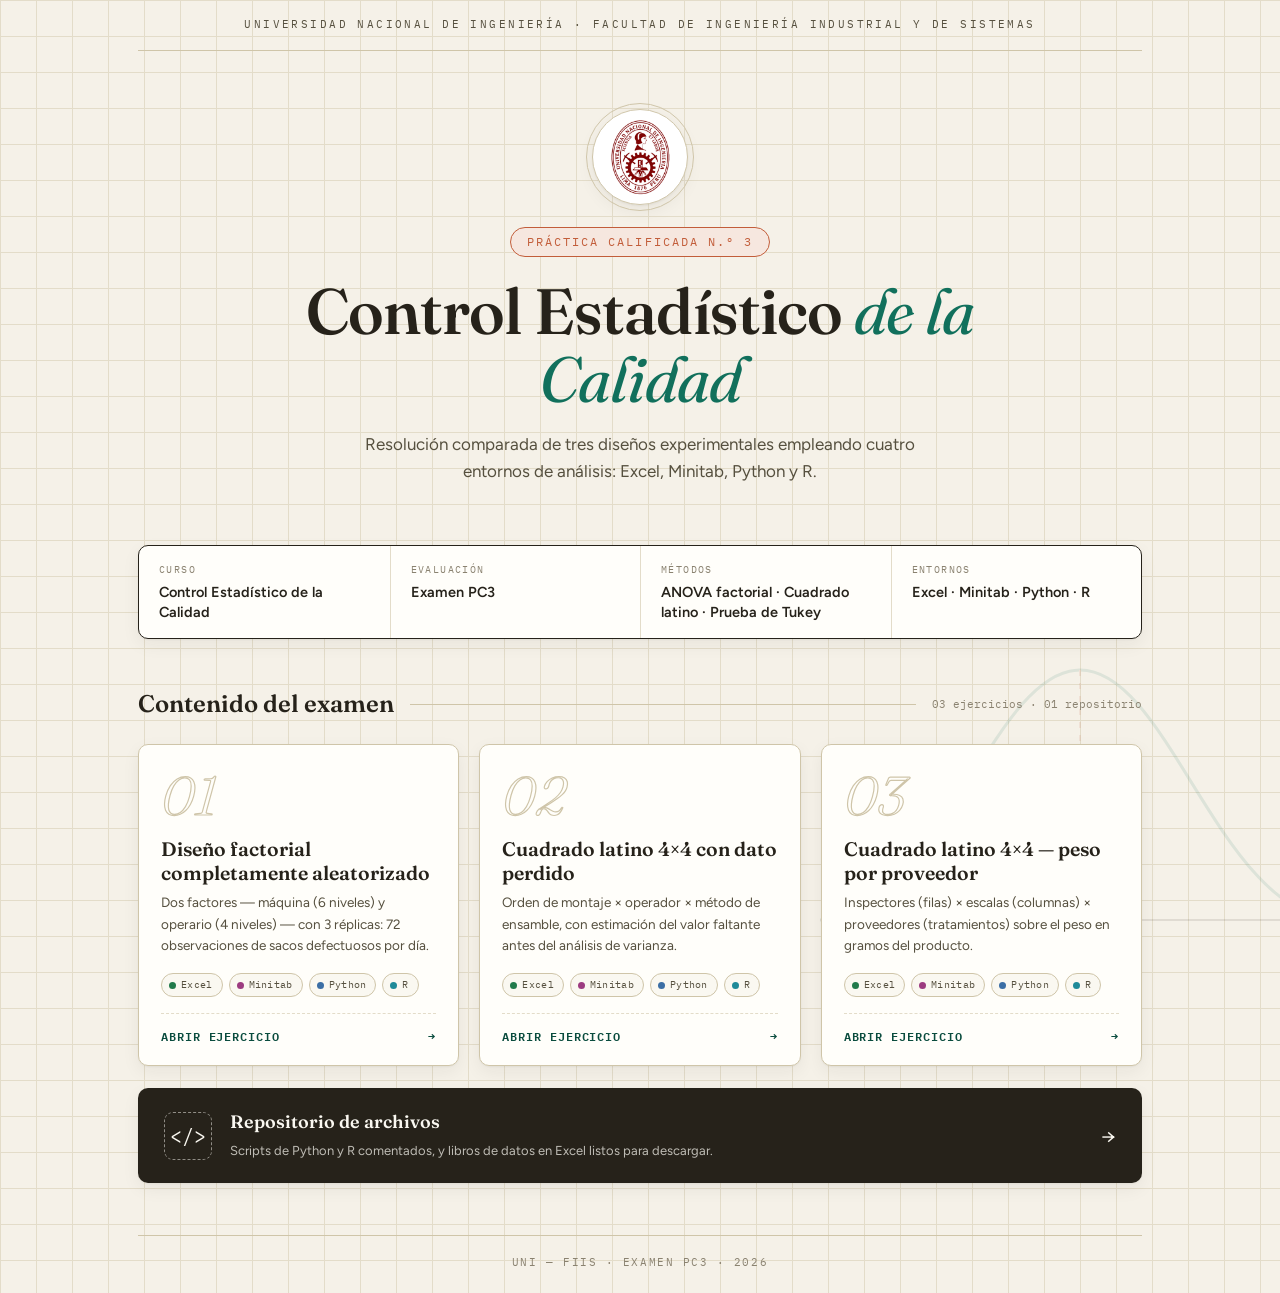
==== index.html @ a45419f1 "Sitio web del Examen PC3 - Control Estadístico de la Calidad Informe técnico editorial estático (HTM" ====
<!DOCTYPE html>
<html lang="es">
<head>
<meta charset="utf-8">
<meta name="viewport" content="width=device-width, initial-scale=1.0">
<title>Examen PC3 · Control Estadístico de la Calidad</title>
<meta name="description" content="Resolución comparada del examen PC3 de Control Estadístico de la Calidad en Excel, Minitab, Python y R.">
<link rel="preconnect" href="https://fonts.googleapis.com">
<link rel="preconnect" href="https://fonts.gstatic.com" crossorigin>
<link href="https://fonts.googleapis.com/css2?family=Fraunces:ital,opsz,wght@0,9..144,300..700;1,9..144,300..700&family=Figtree:wght@400;500;600;700&family=IBM+Plex+Mono:wght@400;500;600&display=swap" rel="stylesheet">
<link rel="stylesheet" href="assets/css/estilos.css">
</head>
<body>

<!-- curva normal decorativa -->
<svg class="gauss-fondo" viewBox="0 0 520 300" xmlns="http://www.w3.org/2000/svg" aria-hidden="true">
    <path d="M0,290 C120,288 170,40 260,40 C350,40 400,288 520,290"
          fill="none" stroke="#11705c" stroke-width="3"/>
    <line x1="260" y1="40" x2="260" y2="290" stroke="#c25d3a" stroke-width="2" stroke-dasharray="6 7"/>
    <line x1="0" y1="290" x2="520" y2="290" stroke="#26221a" stroke-width="2"/>
</svg>

<div class="portada">

    <p class="portada-franja">Universidad Nacional de Ingeniería · Facultad de Ingeniería Industrial y de Sistemas</p>

    <header class="portada-hero">
        <div class="sello aparece">
            <img src="assets/img/marca/uni.png" alt="Escudo de la Universidad Nacional de Ingeniería">
        </div>
        <span class="portada-etiqueta aparece">Práctica Calificada N.º 3</span>
        <h1 class="aparece">Control Estadístico <em>de la Calidad</em></h1>
        <p class="bajada aparece">
            Resolución comparada de tres diseños experimentales empleando
            cuatro entornos de análisis: Excel, Minitab, Python y R.
        </p>
    </header>

    <dl class="colofon aparece">
        <div>
            <dt>Curso</dt>
            <dd>Control Estadístico de la Calidad</dd>
        </div>
        <div>
            <dt>Evaluación</dt>
            <dd>Examen PC3</dd>
        </div>
        <div>
            <dt>Métodos</dt>
            <dd>ANOVA factorial · Cuadrado latino · Prueba de Tukey</dd>
        </div>
        <div>
            <dt>Entornos</dt>
            <dd>Excel · Minitab · Python · R</dd>
        </div>
    </dl>

    <section aria-label="Contenido del examen">
        <div class="indice-titulo aparece">
            <h2>Contenido del examen</h2>
            <span class="hilo"></span>
            <span class="folio">03 ejercicios · 01 repositorio</span>
        </div>

        <div class="rejilla-indice">
            <a class="tarjeta-ej aparece" href="ejercicio1.html">
                <span class="folio-num">01</span>
                <h3>Diseño factorial completamente aleatorizado</h3>
                <p>Dos factores — máquina (6 niveles) y operario (4 niveles) — con 3 réplicas: 72 observaciones de sacos defectuosos por día.</p>
                <span class="herramientas">
                    <span class="chip excel"><i></i>Excel</span>
                    <span class="chip minitab"><i></i>Minitab</span>
                    <span class="chip python"><i></i>Python</span>
                    <span class="chip r"><i></i>R</span>
                </span>
                <span class="abrir"><span>Abrir ejercicio</span><span>&#8594;</span></span>
            </a>

            <a class="tarjeta-ej aparece" href="ejercicio2.html">
                <span class="folio-num">02</span>
                <h3>Cuadrado latino 4×4 con dato perdido</h3>
                <p>Orden de montaje × operador × método de ensamble, con estimación del valor faltante antes del análisis de varianza.</p>
                <span class="herramientas">
                    <span class="chip excel"><i></i>Excel</span>
                    <span class="chip minitab"><i></i>Minitab</span>
                    <span class="chip python"><i></i>Python</span>
                    <span class="chip r"><i></i>R</span>
                </span>
                <span class="abrir"><span>Abrir ejercicio</span><span>&#8594;</span></span>
            </a>

            <a class="tarjeta-ej aparece" href="ejercicio3.html">
                <span class="folio-num">03</span>
                <h3>Cuadrado latino 4×4 — peso por proveedor</h3>
                <p>Inspectores (filas) × escalas (columnas) × proveedores (tratamientos) sobre el peso en gramos del producto.</p>
                <span class="herramientas">
                    <span class="chip excel"><i></i>Excel</span>
                    <span class="chip minitab"><i></i>Minitab</span>
                    <span class="chip python"><i></i>Python</span>
                    <span class="chip r"><i></i>R</span>
                </span>
                <span class="abrir"><span>Abrir ejercicio</span><span>&#8594;</span></span>
            </a>
        </div>

        <a class="banda-recursos aparece" href="recursos.html">
            <span class="icono-doc">&lt;/&gt;</span>
            <span>
                <strong>Repositorio de archivos</strong>
                <small>Scripts de Python y R comentados, y libros de datos en Excel listos para descargar.</small>
            </span>
            <span class="flecha">&#8594;</span>
        </a>
    </section>

    <footer class="portada-pie">
        UNI — FIIS · Examen PC3 · 2026
    </footer>
</div>

<script src="assets/js/app.js"></script>
</body>
</html>
---- assets/css/estilos.css ----
/* ============================================================
   ESTILOS — Examen PC3 · Control Estadístico de la Calidad
   Concepto visual: "informe técnico editorial"
   Papel marfil · serif Fraunces · sidebar lateral · pestañas
   ============================================================ */

/* ---------- Variables de diseño ---------- */
:root {
    /* superficie */
    --papel: #f5f1e8;
    --papel-claro: #faf8f1;
    --blanco: #fffefa;
    /* tinta */
    --tinta: #26221a;
    --tinta-media: #56503f;
    --tinta-suave: #8a8270;
    /* líneas */
    --linea: #e3dcc9;
    --linea-fuerte: #cfc5a9;
    /* acentos */
    --verde: #11705c;
    --verde-oscuro: #0a4c3e;
    --verde-tenue: #e4efe9;
    --terracota: #c25d3a;
    --terracota-tenue: #f6e7df;
    /* colores por herramienta */
    --c-excel: #217a4b;
    --c-minitab: #9c3b80;
    --c-python: #3b6ea5;
    --c-r: #1f8a99;
    /* tipografías */
    --serif: 'Fraunces', Georgia, serif;
    --sans: 'Figtree', 'Segoe UI', sans-serif;
    --mono: 'IBM Plex Mono', Consolas, monospace;
    /* métricas */
    --ancho-panel: 264px;
    --radio: 10px;
    --sombra: 0 1px 2px rgba(38, 34, 26, 0.05), 0 6px 18px rgba(38, 34, 26, 0.06);
    --sombra-alta: 0 4px 10px rgba(38, 34, 26, 0.08), 0 18px 44px rgba(38, 34, 26, 0.14);
}

* { margin: 0; padding: 0; box-sizing: border-box; }

html { scroll-behavior: smooth; }

body {
    font-family: var(--sans);
    background-color: var(--papel);
    /* textura de cuadrícula tenue, estilo papel milimetrado */
    background-image:
        linear-gradient(var(--linea) 1px, transparent 1px),
        linear-gradient(90deg, var(--linea) 1px, transparent 1px);
    background-size: 36px 36px;
    color: var(--tinta);
    line-height: 1.6;
    min-height: 100vh;
}

img { max-width: 100%; display: block; }
a { color: var(--verde); }

/* enlace de accesibilidad */
.saltar {
    position: absolute; left: -9999px; top: 8px;
    background: var(--verde); color: #fff; padding: 8px 14px;
    border-radius: 6px; z-index: 200; text-decoration: none;
}
.saltar:focus { left: 8px; }

/* ============================================================
   PANEL LATERAL (navegación)
   ============================================================ */
.panel-lateral {
    position: fixed; top: 0; left: 0; bottom: 0;
    width: var(--ancho-panel);
    background: var(--blanco);
    border-right: 1px solid var(--linea);
    display: flex; flex-direction: column;
    padding: 28px 20px 20px;
    z-index: 100;
    transition: transform 0.3s ease;
}

.marca {
    display: flex; align-items: center; gap: 12px;
    text-decoration: none; color: var(--tinta);
    padding-bottom: 22px; margin-bottom: 18px;
    border-bottom: 1px dashed var(--linea-fuerte);
}
.marca img {
    width: 46px; height: 46px; object-fit: contain;
    border-radius: 50%; background: #fff;
    border: 2px solid var(--linea-fuerte); padding: 3px;
}
.marca strong {
    font-family: var(--serif); font-size: 15px; font-weight: 600;
    line-height: 1.25; display: block;
}
.marca small {
    font-family: var(--mono); font-size: 10px;
    color: var(--tinta-suave); letter-spacing: 0.08em;
    text-transform: uppercase;
}

.menu { list-style: none; flex: 1; }
.menu-titulo {
    font-family: var(--mono); font-size: 10px; letter-spacing: 0.14em;
    text-transform: uppercase; color: var(--tinta-suave);
    margin: 14px 6px 8px;
}
.menu a {
    display: flex; align-items: center; gap: 11px;
    padding: 9px 10px; margin-bottom: 3px;
    border-radius: 8px; text-decoration: none;
    color: var(--tinta-media); font-size: 14.5px; font-weight: 500;
    border-left: 3px solid transparent;
    transition: background 0.18s ease, color 0.18s ease;
}
.menu a:hover { background: var(--papel-claro); color: var(--tinta); }
.menu a.activo {
    background: var(--verde-tenue); color: var(--verde-oscuro);
    border-left-color: var(--verde); font-weight: 700;
}
.menu .indice {
    font-family: var(--serif); font-style: italic; font-size: 15px;
    width: 24px; height: 24px; flex-shrink: 0;
    display: inline-flex; align-items: center; justify-content: center;
    border: 1px solid var(--linea-fuerte); border-radius: 50%;
    background: var(--blanco); color: var(--tinta-media);
}
.menu a.activo .indice { border-color: var(--verde); color: var(--verde); }

.panel-pie {
    border-top: 1px dashed var(--linea-fuerte);
    padding-top: 14px;
    font-family: var(--mono); font-size: 10.5px;
    color: var(--tinta-suave); letter-spacing: 0.05em;
    line-height: 1.7;
}

/* barra superior visible solo en móvil */
.barra-movil {
    display: none;
    position: fixed; top: 0; left: 0; right: 0; height: 58px;
    background: var(--blanco); border-bottom: 1px solid var(--linea);
    z-index: 90; align-items: center; gap: 12px; padding: 0 16px;
}
.barra-movil img { width: 34px; height: 34px; border-radius: 50%; }
.barra-movil strong { font-family: var(--serif); font-size: 15px; flex: 1; }
.btn-menu {
    border: 1px solid var(--linea-fuerte); background: var(--papel-claro);
    border-radius: 8px; width: 40px; height: 40px; cursor: pointer;
    display: inline-flex; align-items: center; justify-content: center;
    font-size: 18px; color: var(--tinta);
}
.velo {
    display: none; position: fixed; inset: 0;
    background: rgba(38, 34, 26, 0.4); z-index: 95;
}

/* ============================================================
   LIENZO PRINCIPAL
   ============================================================ */
.lienzo {
    margin-left: var(--ancho-panel);
    padding: 44px 48px 70px;
    max-width: calc(var(--ancho-panel) + 1120px);
}

/* cabecera de página interior */
.cabecera {
    position: relative;
    padding: 18px 0 26px;
    margin-bottom: 34px;
    border-bottom: 2px solid var(--tinta);
}
.cabecera .ruta {
    font-family: var(--mono); font-size: 11.5px;
    letter-spacing: 0.12em; text-transform: uppercase;
    color: var(--terracota); margin-bottom: 10px;
}
.cabecera h1 {
    font-family: var(--serif); font-weight: 600;
    font-size: clamp(30px, 4vw, 44px); line-height: 1.12;
    letter-spacing: -0.01em;
}
.cabecera .resumen {
    margin-top: 10px; color: var(--tinta-media);
    font-size: 16px; max-width: 70ch;
}
.cabecera .num-fantasma {
    position: absolute; right: 0; bottom: -6px;
    font-family: var(--serif); font-style: italic; font-weight: 300;
    font-size: clamp(80px, 13vw, 150px); line-height: 1;
    color: transparent;
    -webkit-text-stroke: 1.5px var(--linea-fuerte);
    pointer-events: none; user-select: none;
}

/* chips de metadatos */
.fila-datos { display: flex; flex-wrap: wrap; gap: 8px; margin-top: 16px; }
.dato {
    font-family: var(--mono); font-size: 11.5px;
    background: var(--blanco); border: 1px solid var(--linea-fuerte);
    border-radius: 999px; padding: 4px 12px; color: var(--tinta-media);
}
.dato b { color: var(--verde-oscuro); font-weight: 600; }

/* ============================================================
   SECCIONES
   ============================================================ */
.seccion { margin-bottom: 44px; }
.seccion-cab {
    display: flex; align-items: baseline; gap: 14px;
    margin-bottom: 18px;
}
.seccion-cab .clave {
    font-family: var(--mono); font-size: 12px; font-weight: 600;
    color: var(--blanco); background: var(--tinta);
    padding: 3px 9px; border-radius: 4px; letter-spacing: 0.06em;
    flex-shrink: 0;
}
.seccion-cab h2 {
    font-family: var(--serif); font-weight: 600;
    font-size: 24px; letter-spacing: -0.01em; white-space: nowrap;
}
.seccion-cab .hilo { flex: 1; height: 1px; background: var(--linea-fuerte); }

/* marco de figura tipo lámina */
.figura {
    background: var(--blanco);
    border: 1px solid var(--linea-fuerte);
    border-radius: var(--radio);
    box-shadow: var(--sombra);
    padding: 14px;
    position: relative;
}
.figura img {
    width: 100%; object-fit: contain; border-radius: 5px;
    cursor: zoom-in;
}
.figura figcaption {
    font-family: var(--mono); font-size: 11px;
    color: var(--tinta-suave); letter-spacing: 0.04em;
    padding-top: 10px; margin-top: 10px;
    border-top: 1px dashed var(--linea);
    display: flex; justify-content: space-between; gap: 10px;
}
.figura figcaption .etiqueta-fig { color: var(--terracota); font-weight: 600; }

/* botón de descarga que aparece sobre la figura */
.figura .descargar-mini {
    position: absolute; top: 20px; right: 20px;
    background: var(--tinta); color: var(--papel-claro);
    font-family: var(--mono); font-size: 11px; text-decoration: none;
    padding: 5px 11px; border-radius: 999px;
    opacity: 0; transform: translateY(-4px);
    transition: opacity 0.2s ease, transform 0.2s ease;
}
.figura:hover .descargar-mini { opacity: 1; transform: translateY(0); }
.figura .descargar-mini:hover { background: var(--verde-oscuro); }

/* doble columna enunciado + hipótesis */
.dos-columnas {
    display: grid; grid-template-columns: 5fr 7fr; gap: 22px;
    align-items: start;
}

/* ============================================================
   PESTAÑAS DE HERRAMIENTAS
   ============================================================ */
.pestanas { border-bottom: 2px solid var(--linea-fuerte); display: flex; gap: 4px; flex-wrap: wrap; }
.pestana {
    appearance: none; background: none; border: none; cursor: pointer;
    font-family: var(--sans); font-size: 14.5px; font-weight: 600;
    color: var(--tinta-suave); padding: 10px 18px 12px;
    display: inline-flex; align-items: center; gap: 8px;
    border-bottom: 3px solid transparent; margin-bottom: -2px;
    transition: color 0.15s ease;
}
.pestana .punto {
    width: 9px; height: 9px; border-radius: 50%;
    background: var(--punto, var(--tinta-suave));
    opacity: 0.45; transition: opacity 0.15s ease, transform 0.15s ease;
}
.pestana:hover { color: var(--tinta-media); }
.pestana[aria-selected="true"] {
    color: var(--tinta);
    border-bottom-color: var(--punto, var(--verde));
}
.pestana[aria-selected="true"] .punto { opacity: 1; transform: scale(1.25); }

.pestana[data-tool="excel"]   { --punto: var(--c-excel); }
.pestana[data-tool="minitab"] { --punto: var(--c-minitab); }
.pestana[data-tool="python"]  { --punto: var(--c-python); }
.pestana[data-tool="r"]       { --punto: var(--c-r); }

.panel-tab { display: none; padding-top: 20px; }
.panel-tab.visible { display: block; animation: aparecer 0.35s ease; }
@keyframes aparecer {
    from { opacity: 0; transform: translateY(8px); }
    to   { opacity: 1; transform: translateY(0); }
}

.galeria {
    display: grid; grid-template-columns: repeat(2, 1fr); gap: 18px;
}
.galeria .figura.oculta { display: none; }

/* nota cuando una herramienta no tiene capturas */
.sin-capturas {
    display: none;
    font-family: var(--mono); font-size: 12.5px; color: var(--tinta-suave);
    border: 1px dashed var(--linea-fuerte); border-radius: var(--radio);
    padding: 26px; text-align: center; background: var(--papel-claro);
}

/* ============================================================
   NOTA DE CONCLUSIONES (recuadro con esquinas tipo plano técnico)
   ============================================================ */
.nota {
    position: relative;
    background: var(--verde-tenue);
    border: 1px solid var(--verde);
    border-radius: 4px;
    padding: 26px 26px 22px;
}
.nota::before, .nota::after {
    content: ''; position: absolute; width: 16px; height: 16px;
    border-color: var(--verde-oscuro); border-style: solid;
}
.nota::before { top: -5px; left: -5px; border-width: 2.5px 0 0 2.5px; }
.nota::after  { bottom: -5px; right: -5px; border-width: 0 2.5px 2.5px 0; }
.nota h3 {
    font-family: var(--serif); font-size: 19px; font-weight: 600;
    color: var(--verde-oscuro); margin-bottom: 4px;
}
.nota .nota-sub {
    font-family: var(--mono); font-size: 11px; letter-spacing: 0.1em;
    text-transform: uppercase; color: var(--verde); margin-bottom: 16px;
}
.nota .figura { border-color: var(--verde); }

/* ============================================================
   PAGINACIÓN ENTRE EJERCICIOS
   ============================================================ */
.paginacion {
    display: grid; grid-template-columns: 1fr 1fr; gap: 18px;
    margin-top: 50px; padding-top: 26px;
    border-top: 1px dashed var(--linea-fuerte);
}
.pag-tarjeta {
    background: var(--blanco); border: 1px solid var(--linea-fuerte);
    border-radius: var(--radio); padding: 16px 20px;
    text-decoration: none; color: var(--tinta);
    transition: border-color 0.2s ease, box-shadow 0.2s ease, transform 0.2s ease;
}
.pag-tarjeta:hover {
    border-color: var(--verde); box-shadow: var(--sombra);
    transform: translateY(-2px);
}
.pag-tarjeta.siguiente { text-align: right; grid-column: 2; }
.pag-tarjeta small {
    font-family: var(--mono); font-size: 10.5px; letter-spacing: 0.12em;
    text-transform: uppercase; color: var(--terracota);
}
.pag-tarjeta strong {
    display: block; font-family: var(--serif); font-size: 17px;
    font-weight: 600; margin-top: 3px;
}

/* ============================================================
   PORTADA
   ============================================================ */
.portada {
    min-height: 100vh; display: flex; flex-direction: column;
    max-width: 1060px; margin: 0 auto; padding: 0 28px;
}
.portada-franja {
    text-align: center; font-family: var(--mono);
    font-size: 11px; letter-spacing: 0.22em; text-transform: uppercase;
    color: var(--tinta-media);
    padding: 16px 0; border-bottom: 1px solid var(--linea-fuerte);
}
.portada-hero { text-align: center; padding: 58px 0 34px; position: relative; }
.sello {
    width: 96px; height: 96px; margin: 0 auto 22px;
    border-radius: 50%; background: #fff; padding: 8px;
    border: 1px solid var(--linea-fuerte);
    outline: 1px solid var(--linea-fuerte); outline-offset: 5px;
    box-shadow: var(--sombra);
}
.sello img { width: 100%; height: 100%; object-fit: contain; border-radius: 50%; }
.portada-etiqueta {
    display: inline-block; font-family: var(--mono); font-size: 11.5px;
    letter-spacing: 0.18em; text-transform: uppercase; color: var(--terracota);
    border: 1px solid var(--terracota); border-radius: 999px;
    padding: 5px 16px; margin-bottom: 20px; background: var(--terracota-tenue);
}
.portada-hero h1 {
    font-family: var(--serif); font-weight: 560;
    font-size: clamp(38px, 6vw, 64px); line-height: 1.06;
    letter-spacing: -0.015em; max-width: 17ch; margin: 0 auto;
}
.portada-hero h1 em {
    font-style: italic; font-weight: 400; color: var(--verde);
}
.portada-hero .bajada {
    margin-top: 18px; font-size: 17px; color: var(--tinta-media);
    max-width: 52ch; margin-left: auto; margin-right: auto;
}

/* ficha bibliográfica / colofón */
.colofon {
    display: grid; grid-template-columns: repeat(4, 1fr);
    border: 1px solid var(--tinta); border-radius: var(--radio);
    background: var(--blanco); overflow: hidden;
    box-shadow: var(--sombra); margin: 26px 0 46px;
}
.colofon > div { padding: 16px 20px; }
.colofon > div + div { border-left: 1px solid var(--linea); }
.colofon dt {
    font-family: var(--mono); font-size: 10px; letter-spacing: 0.14em;
    text-transform: uppercase; color: var(--tinta-suave); margin-bottom: 5px;
}
.colofon dd { font-weight: 600; font-size: 14.5px; line-height: 1.35; }

/* índice de ejercicios en portada */
.indice-titulo {
    display: flex; align-items: center; gap: 16px; margin-bottom: 20px;
}
.indice-titulo h2 {
    font-family: var(--serif); font-size: 24px; font-weight: 600; white-space: nowrap;
}
.indice-titulo .hilo { flex: 1; height: 1px; background: var(--linea-fuerte); }
.indice-titulo .folio { font-family: var(--mono); font-size: 11px; color: var(--tinta-suave); }

.rejilla-indice {
    display: grid; grid-template-columns: repeat(3, 1fr); gap: 20px;
    margin-bottom: 22px;
}
.tarjeta-ej {
    position: relative; display: flex; flex-direction: column;
    background: var(--blanco); border: 1px solid var(--linea-fuerte);
    border-radius: var(--radio); padding: 24px 22px 20px;
    text-decoration: none; color: var(--tinta);
    box-shadow: var(--sombra); overflow: hidden;
    transition: transform 0.22s ease, box-shadow 0.22s ease, border-color 0.22s ease;
}
.tarjeta-ej:hover {
    transform: translateY(-5px); box-shadow: var(--sombra-alta);
    border-color: var(--verde);
}
.tarjeta-ej .folio-num {
    font-family: var(--serif); font-style: italic; font-weight: 300;
    font-size: 54px; line-height: 1; color: transparent;
    -webkit-text-stroke: 1.2px var(--linea-fuerte);
    margin-bottom: 14px; transition: -webkit-text-stroke-color 0.22s ease;
}
.tarjeta-ej:hover .folio-num { -webkit-text-stroke-color: var(--verde); }
.tarjeta-ej h3 {
    font-family: var(--serif); font-size: 19.5px; font-weight: 600;
    line-height: 1.25; margin-bottom: 7px;
}
.tarjeta-ej p { font-size: 13.5px; color: var(--tinta-media); flex: 1; }
.tarjeta-ej .herramientas {
    display: flex; gap: 6px; flex-wrap: wrap; margin-top: 16px;
}
.chip {
    font-family: var(--mono); font-size: 10px; letter-spacing: 0.03em;
    border: 1px solid var(--linea-fuerte); border-radius: 999px;
    padding: 3px 9px 3px 7px; color: var(--tinta-media);
    display: inline-flex; align-items: center; gap: 5px; background: var(--papel-claro);
}
.chip i {
    width: 7px; height: 7px; border-radius: 50%; display: inline-block;
    background: var(--cc, var(--tinta-suave));
}
.chip.excel   { --cc: var(--c-excel); }
.chip.minitab { --cc: var(--c-minitab); }
.chip.python  { --cc: var(--c-python); }
.chip.r       { --cc: var(--c-r); }

.tarjeta-ej .abrir {
    margin-top: 16px; padding-top: 13px;
    border-top: 1px dashed var(--linea);
    font-family: var(--mono); font-size: 11.5px; letter-spacing: 0.08em;
    text-transform: uppercase; color: var(--verde-oscuro); font-weight: 600;
    display: flex; justify-content: space-between; align-items: center;
}
.tarjeta-ej .abrir span:last-child { transition: transform 0.2s ease; }
.tarjeta-ej:hover .abrir span:last-child { transform: translateX(5px); }

/* banda de recursos en portada */
.banda-recursos {
    display: flex; align-items: center; gap: 18px;
    background: var(--tinta); color: var(--papel-claro);
    border-radius: var(--radio); padding: 20px 26px;
    text-decoration: none; box-shadow: var(--sombra);
    transition: transform 0.2s ease, box-shadow 0.2s ease;
}
.banda-recursos:hover { transform: translateY(-3px); box-shadow: var(--sombra-alta); }
.banda-recursos .icono-doc {
    font-family: var(--mono); font-size: 20px; width: 48px; height: 48px;
    border: 1px dashed rgba(250, 248, 241, 0.5); border-radius: 9px;
    display: flex; align-items: center; justify-content: center; flex-shrink: 0;
}
.banda-recursos strong { font-family: var(--serif); font-size: 18px; font-weight: 600; display: block; }
.banda-recursos small { color: rgba(250, 248, 241, 0.72); font-size: 13px; }
.banda-recursos .flecha { margin-left: auto; font-size: 20px; }

.portada-pie {
    margin-top: auto; text-align: center;
    font-family: var(--mono); font-size: 11px; letter-spacing: 0.14em;
    text-transform: uppercase; color: var(--tinta-suave);
    border-top: 1px solid var(--linea-fuerte); padding: 18px 0 22px;
    margin-top: 52px;
}

/* curva normal decorativa de fondo en portada */
.gauss-fondo {
    position: fixed; right: -60px; bottom: -30px; width: 520px; opacity: 0.1;
    pointer-events: none; z-index: -1;
}

/* ============================================================
   PÁGINA DE RECURSOS (repositorio de archivos)
   ============================================================ */
.aviso {
    display: flex; gap: 14px; align-items: flex-start;
    background: var(--terracota-tenue); border: 1px solid var(--terracota);
    border-radius: var(--radio); padding: 18px 20px; margin-bottom: 34px;
}
.aviso .signo {
    font-family: var(--serif); font-style: italic; font-weight: 600;
    font-size: 22px; color: var(--terracota); line-height: 1; flex-shrink: 0;
}
.aviso p { font-size: 14px; color: var(--tinta-media); }
.aviso code {
    font-family: var(--mono); font-size: 12px;
    background: var(--blanco); border: 1px solid var(--linea-fuerte);
    padding: 1px 6px; border-radius: 4px;
}

.repositorio {
    background: var(--blanco); border: 1px solid var(--linea-fuerte);
    border-radius: var(--radio); box-shadow: var(--sombra);
    overflow: hidden; margin-bottom: 30px;
}
.repositorio header {
    display: flex; align-items: baseline; gap: 12px;
    padding: 15px 22px; background: var(--papel-claro);
    border-bottom: 1px solid var(--linea);
}
.repositorio header .clave {
    font-family: var(--mono); font-size: 11.5px; font-weight: 600;
    color: var(--blanco); background: var(--tinta);
    padding: 2px 8px; border-radius: 4px;
}
.repositorio header h2 { font-family: var(--serif); font-size: 19px; font-weight: 600; }
.repositorio header .mini { margin-left: auto; font-family: var(--mono); font-size: 11px; color: var(--tinta-suave); }

.archivo {
    display: flex; align-items: center; gap: 16px;
    padding: 15px 22px;
}
.archivo + .archivo { border-top: 1px dashed var(--linea); }
.archivo .tipo {
    font-family: var(--mono); font-size: 10px; font-weight: 700;
    width: 44px; height: 44px; border-radius: 9px; flex-shrink: 0;
    display: flex; align-items: center; justify-content: center;
    border: 1.5px solid var(--ct, var(--tinta-suave)); color: var(--ct, var(--tinta-suave));
    background: color-mix(in srgb, var(--ct, var(--tinta-suave)) 7%, var(--blanco));
}
.archivo .tipo.py  { --ct: var(--c-python); }
.archivo .tipo.rr  { --ct: var(--c-r); }
.archivo .tipo.xl  { --ct: var(--c-excel); }
.archivo .datos { flex: 1; min-width: 0; }
.archivo .datos strong { font-size: 14.5px; display: block; }
.archivo .datos span { font-family: var(--mono); font-size: 11.5px; color: var(--tinta-suave); }
.archivo .acciones { display: flex; gap: 8px; flex-shrink: 0; }

.boton {
    font-family: var(--sans); font-size: 13px; font-weight: 600;
    border-radius: 8px; padding: 7px 14px; cursor: pointer;
    text-decoration: none; display: inline-flex; align-items: center; gap: 6px;
    border: 1px solid var(--linea-fuerte); background: var(--blanco); color: var(--tinta-media);
    transition: all 0.18s ease;
}
.boton:hover { border-color: var(--tinta); color: var(--tinta); }
.boton.primario {
    background: var(--verde); border-color: var(--verde); color: #fff;
}
.boton.primario:hover { background: var(--verde-oscuro); border-color: var(--verde-oscuro); }

/* ============================================================
   DIÁLOGOS: lightbox y visor de código
   ============================================================ */
dialog { border: none; background: transparent; padding: 0; max-width: none; max-height: none; }
dialog::backdrop { background: rgba(24, 21, 15, 0.82); backdrop-filter: blur(3px); }

.caja-lightbox {
    width: min(94vw, 1240px); margin: auto; outline: none;
}
.caja-lightbox .cuerpo {
    background: var(--blanco); border-radius: 12px; overflow: hidden;
    box-shadow: var(--sombra-alta);
}
.caja-lightbox img {
    width: 100%; max-height: 80vh; object-fit: contain; background: #fff;
}
.caja-lightbox .pie {
    display: flex; align-items: center; gap: 14px;
    padding: 12px 18px; border-top: 1px solid var(--linea);
    background: var(--papel-claro);
}
.caja-lightbox .pie span {
    font-family: var(--mono); font-size: 12px; color: var(--tinta-media);
    flex: 1; overflow: hidden; text-overflow: ellipsis; white-space: nowrap;
}

.caja-codigo { width: min(92vw, 920px); margin: auto; outline: none; }
.caja-codigo .cuerpo {
    background: #211d15; border-radius: 12px; overflow: hidden;
    box-shadow: var(--sombra-alta); border: 1px solid #3a342a;
}
.caja-codigo .cabecera-codigo {
    display: flex; align-items: center; gap: 12px;
    padding: 12px 18px; background: #2b261c; border-bottom: 1px solid #3a342a;
}
.caja-codigo .cabecera-codigo .semaforo { display: flex; gap: 6px; }
.caja-codigo .cabecera-codigo .semaforo i {
    width: 11px; height: 11px; border-radius: 50%; display: block;
    background: #57503f;
}
.caja-codigo .cabecera-codigo span {
    font-family: var(--mono); font-size: 12.5px; color: #cfc5a9; flex: 1;
}
.caja-codigo pre {
    margin: 0; padding: 20px 22px; overflow: auto; max-height: 68vh;
    font-family: var(--mono); font-size: 12.5px; line-height: 1.65;
    color: #ece5d3; tab-size: 4;
}
.caja-codigo pre .com { color: #8aa884; font-style: italic; }
.caja-codigo pre .str { color: #d9a05f; }
.boton.oscuro {
    background: transparent; border-color: #57503f; color: #cfc5a9;
    font-size: 12px; padding: 5px 11px;
}
.boton.oscuro:hover { border-color: #cfc5a9; color: #fff; }

/* aparición sutil al hacer scroll */
.aparece { opacity: 0; transform: translateY(16px); transition: opacity 0.55s ease, transform 0.55s ease; }
.aparece.en-vista { opacity: 1; transform: translateY(0); }

/* ============================================================
   RESPONSIVE
   ============================================================ */
@media (max-width: 1080px) {
    .galeria { grid-template-columns: 1fr; }
    .dos-columnas { grid-template-columns: 1fr; }
    .rejilla-indice { grid-template-columns: 1fr 1fr; }
}

@media (max-width: 900px) {
    .panel-lateral { transform: translateX(-105%); box-shadow: none; }
    .panel-lateral.abierto { transform: translateX(0); box-shadow: var(--sombra-alta); }
    .velo.activo { display: block; }
    .barra-movil { display: flex; }
    .lienzo { margin-left: 0; padding: 84px 20px 50px; }
    .colofon { grid-template-columns: 1fr 1fr; }
    .colofon > div { border-left: none !important; border-top: 1px solid var(--linea); }
    .colofon > div:nth-child(-n+2) { border-top: none; }
}

@media (max-width: 640px) {
    .rejilla-indice { grid-template-columns: 1fr; }
    .colofon { grid-template-columns: 1fr; }
    .colofon > div:nth-child(2) { border-top: 1px solid var(--linea); }
    .paginacion { grid-template-columns: 1fr; }
    .pag-tarjeta.siguiente { grid-column: 1; }
    .archivo { flex-wrap: wrap; }
    .archivo .acciones { width: 100%; justify-content: flex-end; }
    .cabecera .num-fantasma { display: none; }
}

/* impresión: ocultar navegación y mostrar todos los paneles */
@media print {
    .panel-lateral, .barra-movil, .paginacion, .descargar-mini, .pestanas { display: none !important; }
    .lienzo { margin: 0; padding: 0; max-width: none; }
    .panel-tab { display: block !important; }
    body { background: #fff; }
}

/* accesibilidad: menos movimiento */
@media (prefers-reduced-motion: reduce) {
    *, *::before, *::after {
        animation: none !important;
        transition: none !important;
        scroll-behavior: auto !important;
    }
    .aparece { opacity: 1; transform: none; }
}
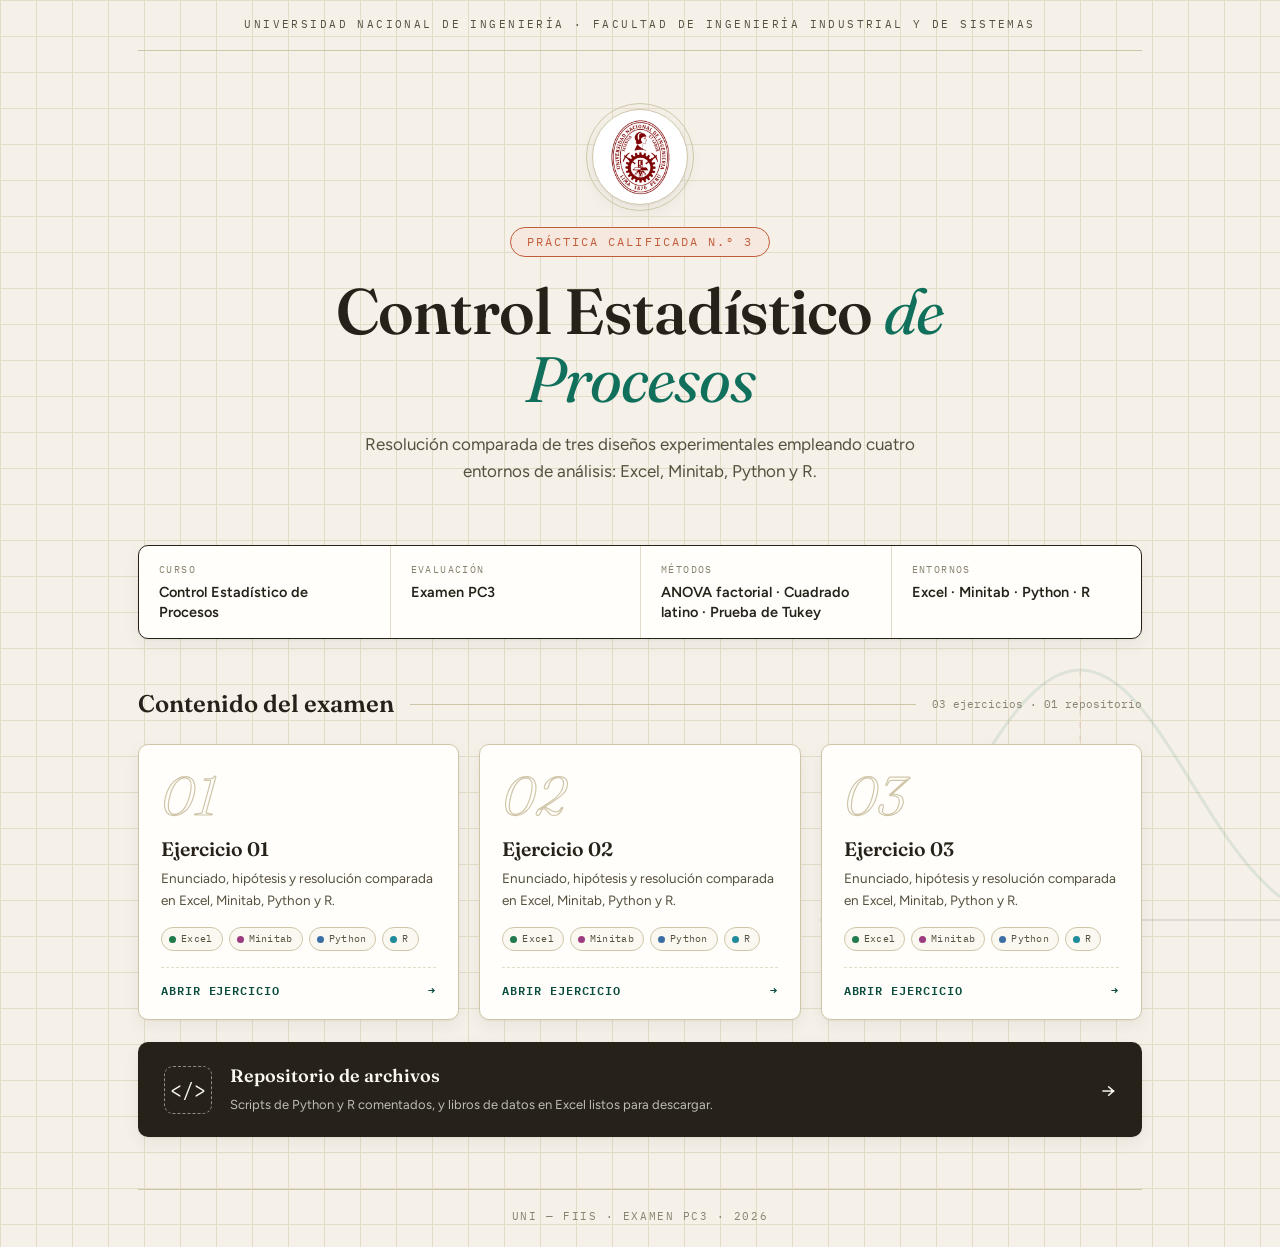
==== commit 02ee734b: "Correccion de detalles web" ====
--- a/index.html
+++ b/index.html
@@ -3,8 +3,8 @@
 <head>
 <meta charset="utf-8">
 <meta name="viewport" content="width=device-width, initial-scale=1.0">
-<title>Examen PC3 · Control Estadístico de la Calidad</title>
-<meta name="description" content="Resolución comparada del examen PC3 de Control Estadístico de la Calidad en Excel, Minitab, Python y R.">
+<title>Examen PC3 · Control Estadístico de Procesos</title>
+<meta name="description" content="Resolución comparada del examen PC3 de Control Estadístico de Procesos en Excel, Minitab, Python y R.">
 <link rel="preconnect" href="https://fonts.googleapis.com">
 <link rel="preconnect" href="https://fonts.gstatic.com" crossorigin>
 <link href="https://fonts.googleapis.com/css2?family=Fraunces:ital,opsz,wght@0,9..144,300..700;1,9..144,300..700&family=Figtree:wght@400;500;600;700&family=IBM+Plex+Mono:wght@400;500;600&display=swap" rel="stylesheet">
@@ -29,7 +29,7 @@
             <img src="assets/img/marca/uni.png" alt="Escudo de la Universidad Nacional de Ingeniería">
         </div>
         <span class="portada-etiqueta aparece">Práctica Calificada N.º 3</span>
-        <h1 class="aparece">Control Estadístico <em>de la Calidad</em></h1>
+        <h1 class="aparece">Control Estadístico <em>de Procesos</em></h1>
         <p class="bajada aparece">
             Resolución comparada de tres diseños experimentales empleando
             cuatro entornos de análisis: Excel, Minitab, Python y R.
@@ -39,7 +39,7 @@
     <dl class="colofon aparece">
         <div>
             <dt>Curso</dt>
-            <dd>Control Estadístico de la Calidad</dd>
+            <dd>Control Estadístico de Procesos</dd>
         </div>
         <div>
             <dt>Evaluación</dt>
@@ -65,8 +65,8 @@
         <div class="rejilla-indice">
             <a class="tarjeta-ej aparece" href="ejercicio1.html">
                 <span class="folio-num">01</span>
-                <h3>Diseño factorial completamente aleatorizado</h3>
-                <p>Dos factores — máquina (6 niveles) y operario (4 niveles) — con 3 réplicas: 72 observaciones de sacos defectuosos por día.</p>
+                <h3>Ejercicio 01</h3>
+                <p>Enunciado, hipótesis y resolución comparada en Excel, Minitab, Python y R.</p>
                 <span class="herramientas">
                     <span class="chip excel"><i></i>Excel</span>
                     <span class="chip minitab"><i></i>Minitab</span>
@@ -78,8 +78,8 @@
 
             <a class="tarjeta-ej aparece" href="ejercicio2.html">
                 <span class="folio-num">02</span>
-                <h3>Cuadrado latino 4×4 con dato perdido</h3>
-                <p>Orden de montaje × operador × método de ensamble, con estimación del valor faltante antes del análisis de varianza.</p>
+                <h3>Ejercicio 02</h3>
+                <p>Enunciado, hipótesis y resolución comparada en Excel, Minitab, Python y R.</p>
                 <span class="herramientas">
                     <span class="chip excel"><i></i>Excel</span>
                     <span class="chip minitab"><i></i>Minitab</span>
@@ -91,8 +91,8 @@
 
             <a class="tarjeta-ej aparece" href="ejercicio3.html">
                 <span class="folio-num">03</span>
-                <h3>Cuadrado latino 4×4 — peso por proveedor</h3>
-                <p>Inspectores (filas) × escalas (columnas) × proveedores (tratamientos) sobre el peso en gramos del producto.</p>
+                <h3>Ejercicio 03</h3>
+                <p>Enunciado, hipótesis y resolución comparada en Excel, Minitab, Python y R.</p>
                 <span class="herramientas">
                     <span class="chip excel"><i></i>Excel</span>
                     <span class="chip minitab"><i></i>Minitab</span>
--- a/assets/css/estilos.css
+++ b/assets/css/estilos.css
@@ -1,5 +1,5 @@
 /* ============================================================
-   ESTILOS — Examen PC3 · Control Estadístico de la Calidad
+   ESTILOS — Examen PC3 · Control Estadístico de Procesos
    Concepto visual: "informe técnico editorial"
    Papel marfil · serif Fraunces · sidebar lateral · pestañas
    ============================================================ */
